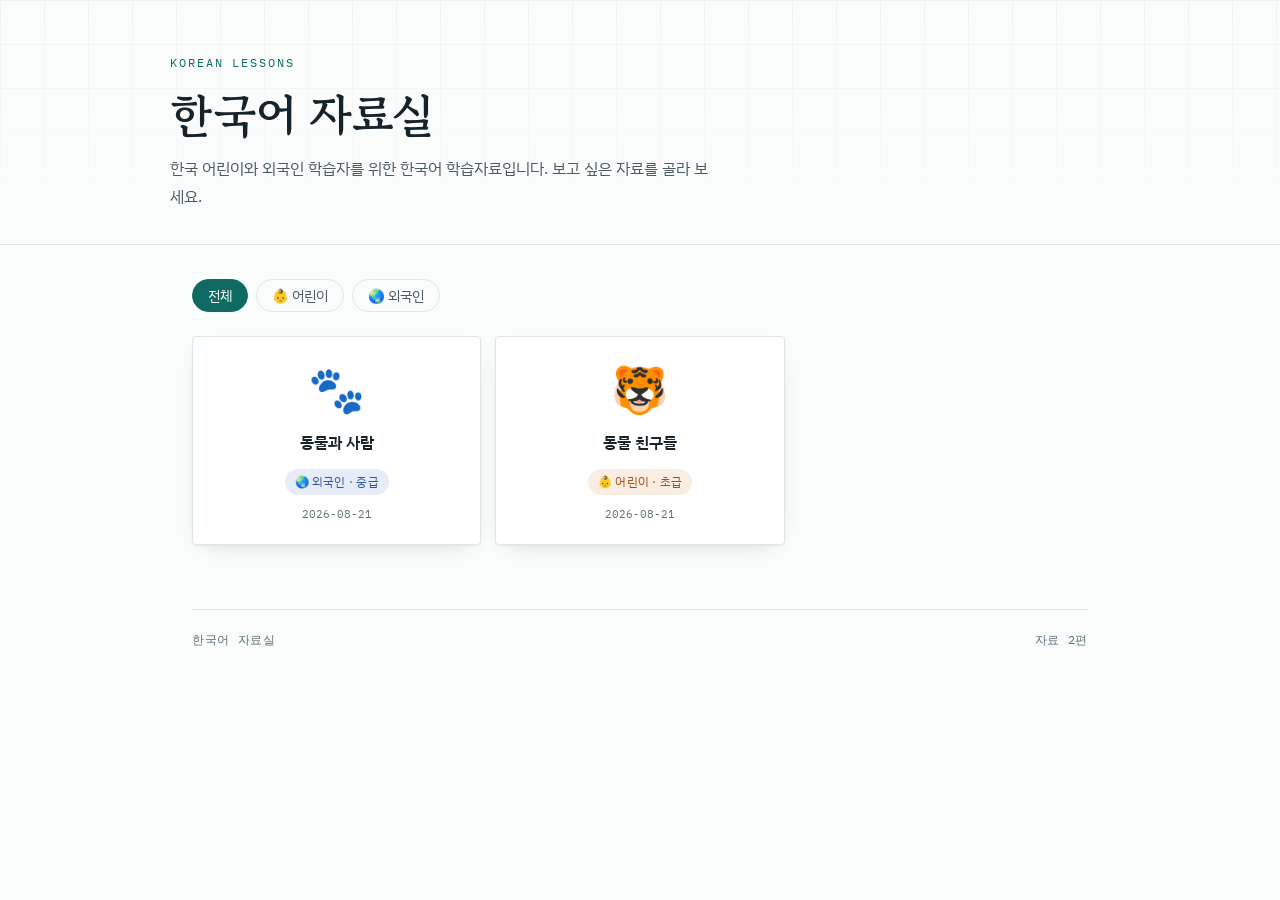
==== index.html @ d6367a24 "feat: 한국어 자료실 사이트 + 동물 주제 샘플 2편 - 목록 홈(index.html)과 공통 뷰어(lesson.html) - 자료는 lessons/*.json, 화면은 뷰어 " ====
<!DOCTYPE html>
<html lang="ko">
<head>
<meta charset="utf-8">
<meta name="viewport" content="width=device-width, initial-scale=1">
<title>한국어 자료실</title>
<meta name="description" content="한국 어린이와 외국인 학습자를 위한 한국어 학습자료 모음">
<link rel="preconnect" href="https://fonts.googleapis.com">
<link rel="preconnect" href="https://fonts.gstatic.com" crossorigin>
<link rel="stylesheet" href="https://fonts.googleapis.com/css2?family=Gowun+Batang:wght@400;700&family=IBM+Plex+Sans+KR:wght@300;400;500;600&family=IBM+Plex+Mono:wght@400;500&display=swap">
<link rel="stylesheet" href="assets/style.css">
</head>
<body>

<header class="site-head">
  <div class="inner">
    <p class="eyebrow">Korean Lessons</p>
    <h1 class="site-title">한국어 자료실</h1>
    <p class="site-desc">한국 어린이와 외국인 학습자를 위한 한국어 학습자료입니다. 보고 싶은 자료를 골라 보세요.</p>
  </div>
</header>

<main class="wrap">

  <div class="tabs" role="tablist" aria-label="대상별 보기">
    <button class="tab" role="tab" type="button" data-filter="all" aria-selected="true">전체</button>
    <button class="tab" role="tab" type="button" data-filter="kids" aria-selected="false">👶 어린이</button>
    <button class="tab" role="tab" type="button" data-filter="adult" aria-selected="false">🌏 외국인</button>
  </div>

  <ul class="cards" id="cards"></ul>

  <footer class="site-foot">
    <span>한국어 자료실</span>
    <span id="count"></span>
  </footer>

</main>

<script src="assets/app.js"></script>
</body>
</html>
---- assets/style.css ----
/* ─────────────────────────────────────────────
   한국어 자료실 — 공통 스타일
   색·글꼴 토큰은 여기서만 정의한다.
   ───────────────────────────────────────────── */

:root{
  --paper:#FAFBFB;
  --surface:#FFFFFF;
  --surface-2:#F2F6F6;
  --ink:#16232A;
  --ink-soft:#4A5B63;
  --ink-faint:#5E7178;
  --rule:#DCE6E7;
  --grid:#E9EFEF;
  --accent:#0F6B62;
  --accent-soft:#E4F0EE;
  --kids:#A34C13;
  --kids-soft:#FAEDE1;
  --adult:#33559C;
  --adult-soft:#E7EDF8;
  --wrong:#B03A2E;
  --wrong-soft:#FBEAE7;
  --shadow:0 1px 2px rgba(22,35,42,.05), 0 8px 24px -14px rgba(22,35,42,.22);
}

@media (prefers-color-scheme: dark){
  :root:not([data-theme="light"]){
    --paper:#0F1618;
    --surface:#161F22;
    --surface-2:#1B2529;
    --ink:#E8EFEF;
    --ink-soft:#A8BABF;
    --ink-faint:#8A9DA2;
    --rule:#263437;
    --grid:#1D282B;
    --accent:#54C2B1;
    --accent-soft:#15302D;
    --kids:#E5975F;
    --kids-soft:#31241A;
    --adult:#88A6DE;
    --adult-soft:#1A2333;
    --wrong:#E88072;
    --wrong-soft:#33201D;
    --shadow:0 1px 2px rgba(0,0,0,.4), 0 8px 24px -14px rgba(0,0,0,.7);
  }
}

:root[data-theme="dark"]{
  --paper:#0F1618;
  --surface:#161F22;
  --surface-2:#1B2529;
  --ink:#E8EFEF;
  --ink-soft:#A8BABF;
  --ink-faint:#8A9DA2;
  --rule:#263437;
  --grid:#1D282B;
  --accent:#54C2B1;
  --accent-soft:#15302D;
  --kids:#E5975F;
  --kids-soft:#31241A;
  --adult:#88A6DE;
  --adult-soft:#1A2333;
  --wrong:#E88072;
  --wrong-soft:#33201D;
  --shadow:0 1px 2px rgba(0,0,0,.4), 0 8px 24px -14px rgba(0,0,0,.7);
}

*{box-sizing:border-box}

body{
  margin:0;
  background:var(--paper);
  color:var(--ink);
  font-family:"IBM Plex Sans KR","Malgun Gothic",system-ui,sans-serif;
  font-size:16px;
  line-height:1.75;
  -webkit-font-smoothing:antialiased;
}

a{color:inherit;text-decoration:none}

:focus-visible{
  outline:2px solid var(--accent);
  outline-offset:3px;
  border-radius:3px;
}

.wrap{max-width:940px;margin:0 auto;padding:0 22px 88px}

/* ── 머리말 ───────────────────────────── */

.site-head{
  position:relative;
  border-bottom:1px solid var(--rule);
  padding:52px 22px 34px;
  overflow:hidden;
}
.site-head::before{
  content:"";
  position:absolute;inset:0;
  background:
    repeating-linear-gradient(to right, var(--grid) 0 1px, transparent 1px 44px),
    repeating-linear-gradient(to bottom, var(--grid) 0 1px, transparent 1px 44px);
  -webkit-mask-image:linear-gradient(to bottom, rgba(0,0,0,.8), transparent 80%);
  mask-image:linear-gradient(to bottom, rgba(0,0,0,.8), transparent 80%);
  pointer-events:none;
}
.site-head .inner{position:relative;max-width:940px;margin:0 auto}

.eyebrow{
  font-family:"IBM Plex Mono",ui-monospace,monospace;
  font-size:12px;letter-spacing:.16em;text-transform:uppercase;
  color:var(--accent);margin:0 0 14px;
}
.site-title{
  font-family:"Gowun Batang","Batang",serif;
  font-weight:700;
  font-size:clamp(32px,5.4vw,46px);
  line-height:1.2;letter-spacing:-.01em;
  margin:0 0 12px;text-wrap:balance;
}
.site-desc{
  color:var(--ink-soft);margin:0;max-width:34em;font-size:16px;
}

.back{
  display:inline-flex;align-items:center;gap:7px;
  font-family:"IBM Plex Mono",ui-monospace,monospace;
  font-size:12px;letter-spacing:.06em;
  color:var(--ink-faint);margin-bottom:20px;
}
.back:hover{color:var(--accent)}

/* ── 목록 홈 ───────────────────────────── */

.tabs{display:flex;gap:8px;flex-wrap:wrap;margin:34px 0 24px}
.tab{
  font-family:inherit;font-size:13.5px;
  padding:6px 15px;border-radius:99px;cursor:pointer;
  border:1px solid var(--rule);background:transparent;color:var(--ink-soft);
}
.tab:hover{border-color:var(--accent);color:var(--accent)}
.tab[aria-selected="true"]{
  background:var(--accent);border-color:var(--accent);color:#fff;
}

.cards{
  display:grid;grid-template-columns:repeat(3,1fr);gap:14px;
  list-style:none;margin:0;padding:0;
}
.card{
  display:block;
  border:1px solid var(--rule);border-radius:4px;
  background:var(--surface);box-shadow:var(--shadow);
  padding:26px 18px 20px;text-align:center;
  transition:transform .12s ease, border-color .12s ease;
}
.card:hover{transform:translateY(-2px);border-color:var(--accent)}
.card .em{font-size:46px;line-height:1.15;display:block;margin-bottom:12px}
.card .ti{font-size:16px;font-weight:600;display:block;margin-bottom:10px}
.card .date{
  display:block;margin-top:10px;
  font-family:"IBM Plex Mono",ui-monospace,monospace;
  font-size:11px;color:var(--ink-faint);
}

.badge{
  font-size:11.5px;letter-spacing:.02em;
  padding:3px 10px;border-radius:99px;display:inline-block;
}
.badge.kids{background:var(--kids-soft);color:var(--kids)}
.badge.adult{background:var(--adult-soft);color:var(--adult)}

.empty{
  border:1px dashed var(--rule);border-radius:4px;
  padding:52px 24px;text-align:center;color:var(--ink-faint);
}

/* ── 자료 페이지 공통 ────────────────────── */

.sec{margin-top:52px}
.sec-title{
  font-family:"Gowun Batang","Batang",serif;
  font-size:24px;font-weight:700;margin:0 0 6px;
  display:flex;align-items:baseline;gap:11px;
}
.sec-title .mark{
  flex:none;width:10px;height:10px;
  border:1.5px solid var(--accent);background:var(--accent-soft);
  transform:translateY(-2px);
}
.sec-note{color:var(--ink-soft);margin:0 0 22px;font-size:14.5px}

.speak{
  font-family:inherit;font-size:inherit;
  border:1px solid var(--rule);background:transparent;color:var(--ink-faint);
  border-radius:99px;cursor:pointer;padding:3px 10px;line-height:1.4;
}
.speak:hover{border-color:var(--accent);color:var(--accent)}
.speak[hidden]{display:none}

/* ── 1번 · 어린이 ──────────────────────── */

.kid-cards{
  display:grid;grid-template-columns:repeat(4,1fr);gap:14px;
  list-style:none;margin:0;padding:0;
}
.kid-card{
  border:2px solid var(--rule);border-radius:18px;
  background:var(--surface);
  padding:20px 10px 16px;text-align:center;
  transition:transform .12s ease;
}
.kid-card:hover{transform:scale(1.04)}
.kid-card .em{font-size:66px;line-height:1.1;display:block}
.kid-card .w{font-size:26px;font-weight:600;margin-top:8px;display:block}
.kid-card .hint{
  display:block;margin-top:4px;font-size:15px;color:var(--ink-faint);
}
.kid-card .speak{margin-top:10px;font-size:15px}

.kid-sents{list-style:none;margin:0;padding:0;display:flex;flex-direction:column;gap:12px}
.kid-sent{
  display:flex;align-items:center;gap:14px;
  border:2px dashed var(--rule);border-radius:14px;
  background:var(--surface);
  padding:16px 20px;font-size:24px;line-height:1.6;
}
.kid-sent .speak{margin-left:auto;flex:none;font-size:18px}

.writing-word{margin-bottom:26px}
.writing-word > .lbl{
  font-size:15px;color:var(--ink-faint);margin:0 0 8px;
}
.cells{display:flex;gap:10px;flex-wrap:wrap}
.cell{
  width:76px;height:76px;flex:none;
  border:2px solid var(--rule);border-radius:6px;
  display:grid;place-items:center;
  font-family:"Gowun Batang","Batang",serif;
  font-size:40px;color:var(--ink-faint);opacity:.35;
  background:
    linear-gradient(to right, var(--grid) 0 1px, transparent 1px) 50% 0/1px 100% no-repeat,
    linear-gradient(to bottom, var(--grid) 0 1px, transparent 1px) 0 50%/100% 1px no-repeat;
}
.cell.blank{color:transparent}

.print-btn{
  font-family:inherit;font-size:14.5px;
  margin-top:8px;padding:10px 20px;cursor:pointer;
  border:1px solid var(--accent);border-radius:3px;
  background:var(--accent);color:#fff;
}
.print-btn:hover{opacity:.88}

/* ── 2번 · 외국인 ──────────────────────── */

.en-bar{display:flex;justify-content:flex-end;margin-top:26px}
.en-toggle{
  font-family:"IBM Plex Mono",ui-monospace,monospace;
  font-size:12px;letter-spacing:.08em;cursor:pointer;
  border:1px solid var(--adult);color:var(--adult);background:transparent;
  padding:6px 14px;border-radius:3px;
}
.en-toggle[aria-pressed="true"]{background:var(--adult);color:#fff}

.en{display:none;color:var(--adult);font-size:13.5px;line-height:1.6}
body.show-en .en{display:block}

.vocab{width:100%;border-collapse:collapse;font-size:15px}
.vocab th{
  text-align:left;font-weight:500;
  font-family:"IBM Plex Mono",ui-monospace,monospace;
  font-size:11px;letter-spacing:.1em;text-transform:uppercase;
  color:var(--ink-faint);
  border-bottom:1px solid var(--rule);padding:0 12px 8px 0;
}
.vocab td{border-bottom:1px solid var(--rule);padding:12px 12px 12px 0;vertical-align:top}
.vocab td:first-child{font-weight:600;white-space:nowrap}
.vocab .pos{color:var(--ink-faint);font-size:13.5px;white-space:nowrap}
.table-scroll{overflow-x:auto}

.passage{
  border-left:3px solid var(--rule);
  padding-left:20px;margin:0 0 30px;
  font-size:16.5px;line-height:1.95;color:var(--ink-soft);
  white-space:pre-line;
}

.qa{margin-bottom:26px}
.qa .q{font-size:16px;font-weight:600;margin:0 0 12px}
.opts{list-style:none;margin:0;padding:0;display:flex;flex-direction:column;gap:8px}
.opt{
  font-family:inherit;font-size:15px;text-align:left;width:100%;
  display:flex;gap:11px;align-items:flex-start;cursor:pointer;
  border:1px solid var(--rule);border-radius:3px;
  background:var(--surface);color:var(--ink);
  padding:11px 15px;
}
.opt:hover{border-color:var(--accent)}
.opt .n{
  font-family:"IBM Plex Mono",ui-monospace,monospace;
  font-size:12px;color:var(--ink-faint);padding-top:3px;flex:none;
}
.opt.right{border-color:var(--accent);background:var(--accent-soft);color:var(--accent);font-weight:500}
.opt.right .n{color:var(--accent)}
.opt.wrong{border-color:var(--wrong);background:var(--wrong-soft);color:var(--wrong)}
.opt.wrong .n{color:var(--wrong)}
.why{
  font-size:14px;color:var(--ink-faint);
  margin:12px 0 0;padding-left:2px;
}
.why[hidden]{display:none}

.gram{
  border:1px solid var(--rule);border-radius:4px;
  background:var(--surface);box-shadow:var(--shadow);
  padding:22px 22px 18px;margin-bottom:16px;
}
.gram .form{
  font-family:"Gowun Batang","Batang",serif;
  font-size:22px;font-weight:700;margin:0 0 8px;
}
.gram .mean{margin:0 0 6px;color:var(--ink-soft);font-size:15px}
.gram ul{margin:14px 0 0;padding-left:20px;display:flex;flex-direction:column;gap:7px}
.gram li{font-size:15px;color:var(--ink-soft)}

.situation{
  font-size:14.5px;color:var(--ink-faint);
  border:1px dashed var(--rule);border-radius:4px;
  padding:12px 16px;margin:0 0 20px;
}
.talk{list-style:none;margin:0 0 26px;padding:0;display:flex;flex-direction:column;gap:14px}
.turn{display:grid;grid-template-columns:76px 1fr;gap:14px;align-items:start}
.turn .who{
  font-size:13px;color:var(--ink-faint);padding-top:3px;
  text-align:right;
}
.turn .ko{font-size:16px;margin:0}
.turn .speak{margin-top:6px;font-size:13px}

.expr{
  border-top:1px solid var(--rule);padding-top:20px;
  list-style:none;margin:0;padding-left:0;
  display:flex;flex-direction:column;gap:11px;
}
.expr li{font-size:15px;color:var(--ink-soft);padding-left:16px;position:relative}
.expr li::before{
  content:"";position:absolute;left:0;top:.66em;
  width:6px;height:6px;border:1px solid var(--ink-faint);
}

/* ── 꼬리말 ───────────────────────────── */

.site-foot{
  margin-top:64px;padding-top:20px;border-top:1px solid var(--rule);
  font-family:"IBM Plex Mono",ui-monospace,monospace;
  font-size:11.5px;letter-spacing:.06em;color:var(--ink-faint);
  display:flex;justify-content:space-between;gap:14px;flex-wrap:wrap;
}

/* ── 반응형 ───────────────────────────── */

@media (max-width:760px){
  .site-head{padding:40px 18px 28px}
  .wrap{padding:0 18px 64px}
  .cards{grid-template-columns:1fr 1fr}
  .kid-cards{grid-template-columns:1fr 1fr}
  .kid-card .em{font-size:56px}
  .kid-sent{font-size:20px;padding:14px 16px}
  .cell{width:60px;height:60px;font-size:32px}
  .turn{grid-template-columns:1fr;gap:4px}
  .turn .who{text-align:left}
}

@media (prefers-reduced-motion:reduce){
  *{transition:none !important;animation:none !important}
}

/* ── 인쇄: 써보기 칸만 ─────────────────── */

@media print{
  body{background:#fff;color:#000}
  .site-head, .site-foot, .back, .speak, .print-btn,
  .en-bar, .sec:not(.sec-writing){display:none !important}
  .sec-writing{margin-top:0;page-break-inside:avoid}
  .print-title{display:block !important}
  .cell{border-color:#999;width:74px;height:74px;background:none}
  .cell, .cell.blank{color:#bbb;opacity:1}
}
.print-title{display:none;font-size:20px;font-weight:600;margin:0 0 20px}
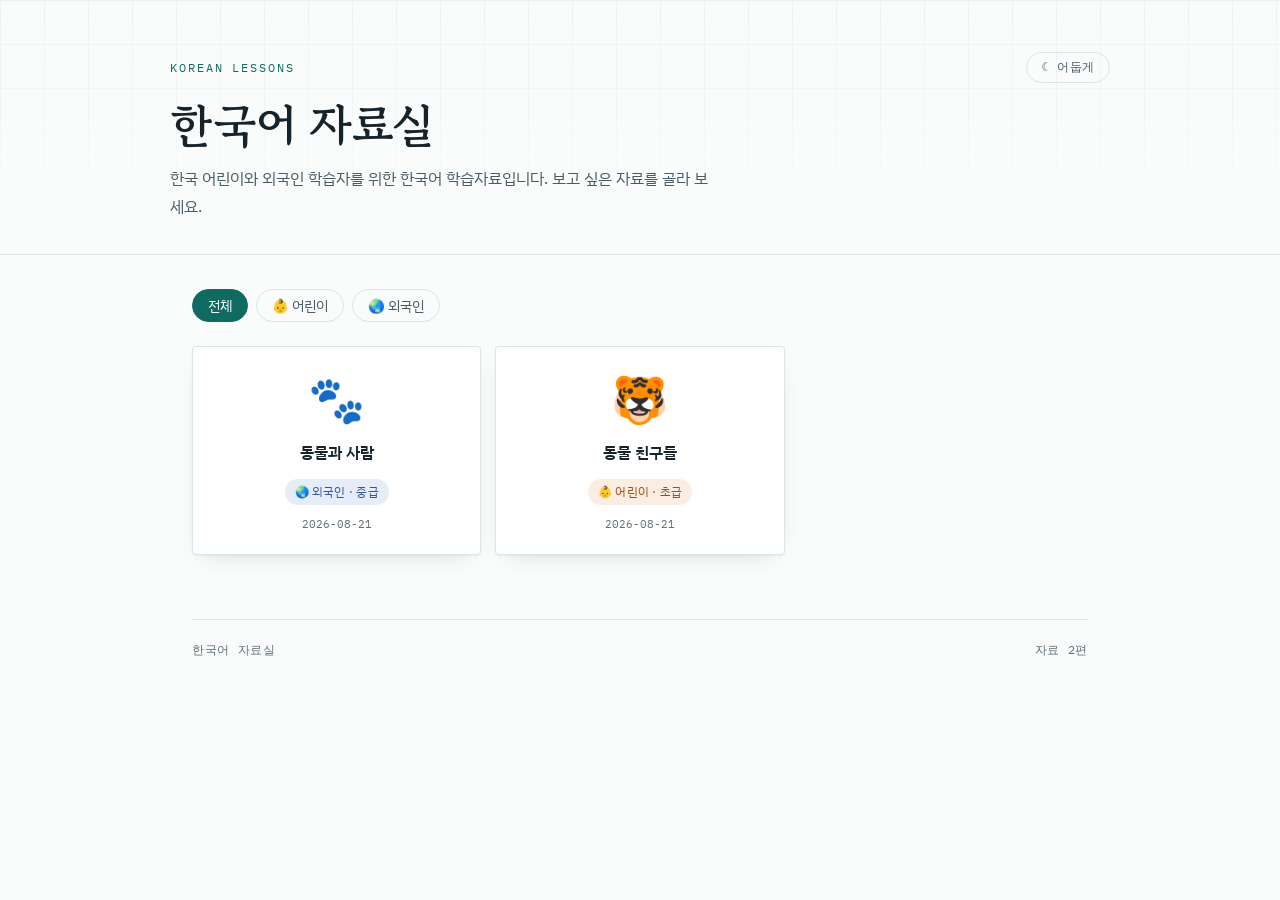
==== commit e7dc07a6: "feat: 밝기(밝게/어둡게) 선택 버튼 추가 - 머리말에 토글 버튼, 고른 값은 localStorage 에 저장해 페이지 이동해도 유지 - head 인라인 스크립트로 먼저 적용해" ====
--- a/index.html
+++ b/index.html
@@ -9,12 +9,22 @@
 <link rel="preconnect" href="https://fonts.gstatic.com" crossorigin>
 <link rel="stylesheet" href="https://fonts.googleapis.com/css2?family=Gowun+Batang:wght@400;700&family=IBM+Plex+Sans+KR:wght@300;400;500;600&family=IBM+Plex+Mono:wght@400;500&display=swap">
 <link rel="stylesheet" href="assets/style.css">
+<script>
+  // 저장해 둔 밝기 설정을 그리기 전에 먼저 적용한다(화면이 번쩍이지 않도록).
+  try {
+    var t = localStorage.getItem('theme');
+    if (t) document.documentElement.setAttribute('data-theme', t);
+  } catch (e) {}
+</script>
 </head>
 <body>
 
 <header class="site-head">
   <div class="inner">
-    <p class="eyebrow">Korean Lessons</p>
+    <div class="head-row">
+      <p class="eyebrow">Korean Lessons</p>
+      <button class="theme-btn" id="themeBtn" type="button"></button>
+    </div>
     <h1 class="site-title">한국어 자료실</h1>
     <p class="site-desc">한국 어린이와 외국인 학습자를 위한 한국어 학습자료입니다. 보고 싶은 자료를 골라 보세요.</p>
   </div>
--- a/assets/style.css
+++ b/assets/style.css
@@ -20,6 +20,7 @@
   --adult-soft:#E7EDF8;
   --wrong:#B03A2E;
   --wrong-soft:#FBEAE7;
+  --on-strong:#FFFFFF;
   --shadow:0 1px 2px rgba(22,35,42,.05), 0 8px 24px -14px rgba(22,35,42,.22);
 }
 
@@ -41,6 +42,7 @@
     --adult-soft:#1A2333;
     --wrong:#E88072;
     --wrong-soft:#33201D;
+    --on-strong:#0F1618;
     --shadow:0 1px 2px rgba(0,0,0,.4), 0 8px 24px -14px rgba(0,0,0,.7);
   }
 }
@@ -62,6 +64,7 @@
   --adult-soft:#1A2333;
   --wrong:#E88072;
   --wrong-soft:#33201D;
+  --on-strong:#0F1618;
   --shadow:0 1px 2px rgba(0,0,0,.4), 0 8px 24px -14px rgba(0,0,0,.7);
 }
 
@@ -107,11 +110,23 @@
 }
 .site-head .inner{position:relative;max-width:940px;margin:0 auto}
 
+.head-row{
+  display:flex;align-items:center;justify-content:space-between;
+  gap:16px;margin-bottom:14px;
+}
 .eyebrow{
   font-family:"IBM Plex Mono",ui-monospace,monospace;
   font-size:12px;letter-spacing:.16em;text-transform:uppercase;
-  color:var(--accent);margin:0 0 14px;
-}
+  color:var(--accent);margin:0;
+}
+.theme-btn{
+  font-family:"IBM Plex Mono",ui-monospace,monospace;
+  font-size:12px;letter-spacing:.06em;cursor:pointer;flex:none;
+  border:1px solid var(--rule);border-radius:99px;
+  background:transparent;color:var(--ink-soft);
+  padding:6px 14px;
+}
+.theme-btn:hover{border-color:var(--accent);color:var(--accent)}
 .site-title{
   font-family:"Gowun Batang","Batang",serif;
   font-weight:700;
@@ -141,7 +156,7 @@
 }
 .tab:hover{border-color:var(--accent);color:var(--accent)}
 .tab[aria-selected="true"]{
-  background:var(--accent);border-color:var(--accent);color:#fff;
+  background:var(--accent);border-color:var(--accent);color:var(--on-strong);
 }
 
 .cards{
@@ -249,7 +264,7 @@
   font-family:inherit;font-size:14.5px;
   margin-top:8px;padding:10px 20px;cursor:pointer;
   border:1px solid var(--accent);border-radius:3px;
-  background:var(--accent);color:#fff;
+  background:var(--accent);color:var(--on-strong);
 }
 .print-btn:hover{opacity:.88}
 
@@ -262,7 +277,7 @@
   border:1px solid var(--adult);color:var(--adult);background:transparent;
   padding:6px 14px;border-radius:3px;
 }
-.en-toggle[aria-pressed="true"]{background:var(--adult);color:#fff}
+.en-toggle[aria-pressed="true"]{background:var(--adult);color:var(--on-strong)}
 
 .en{display:none;color:var(--adult);font-size:13.5px;line-height:1.6}
 body.show-en .en{display:block}
